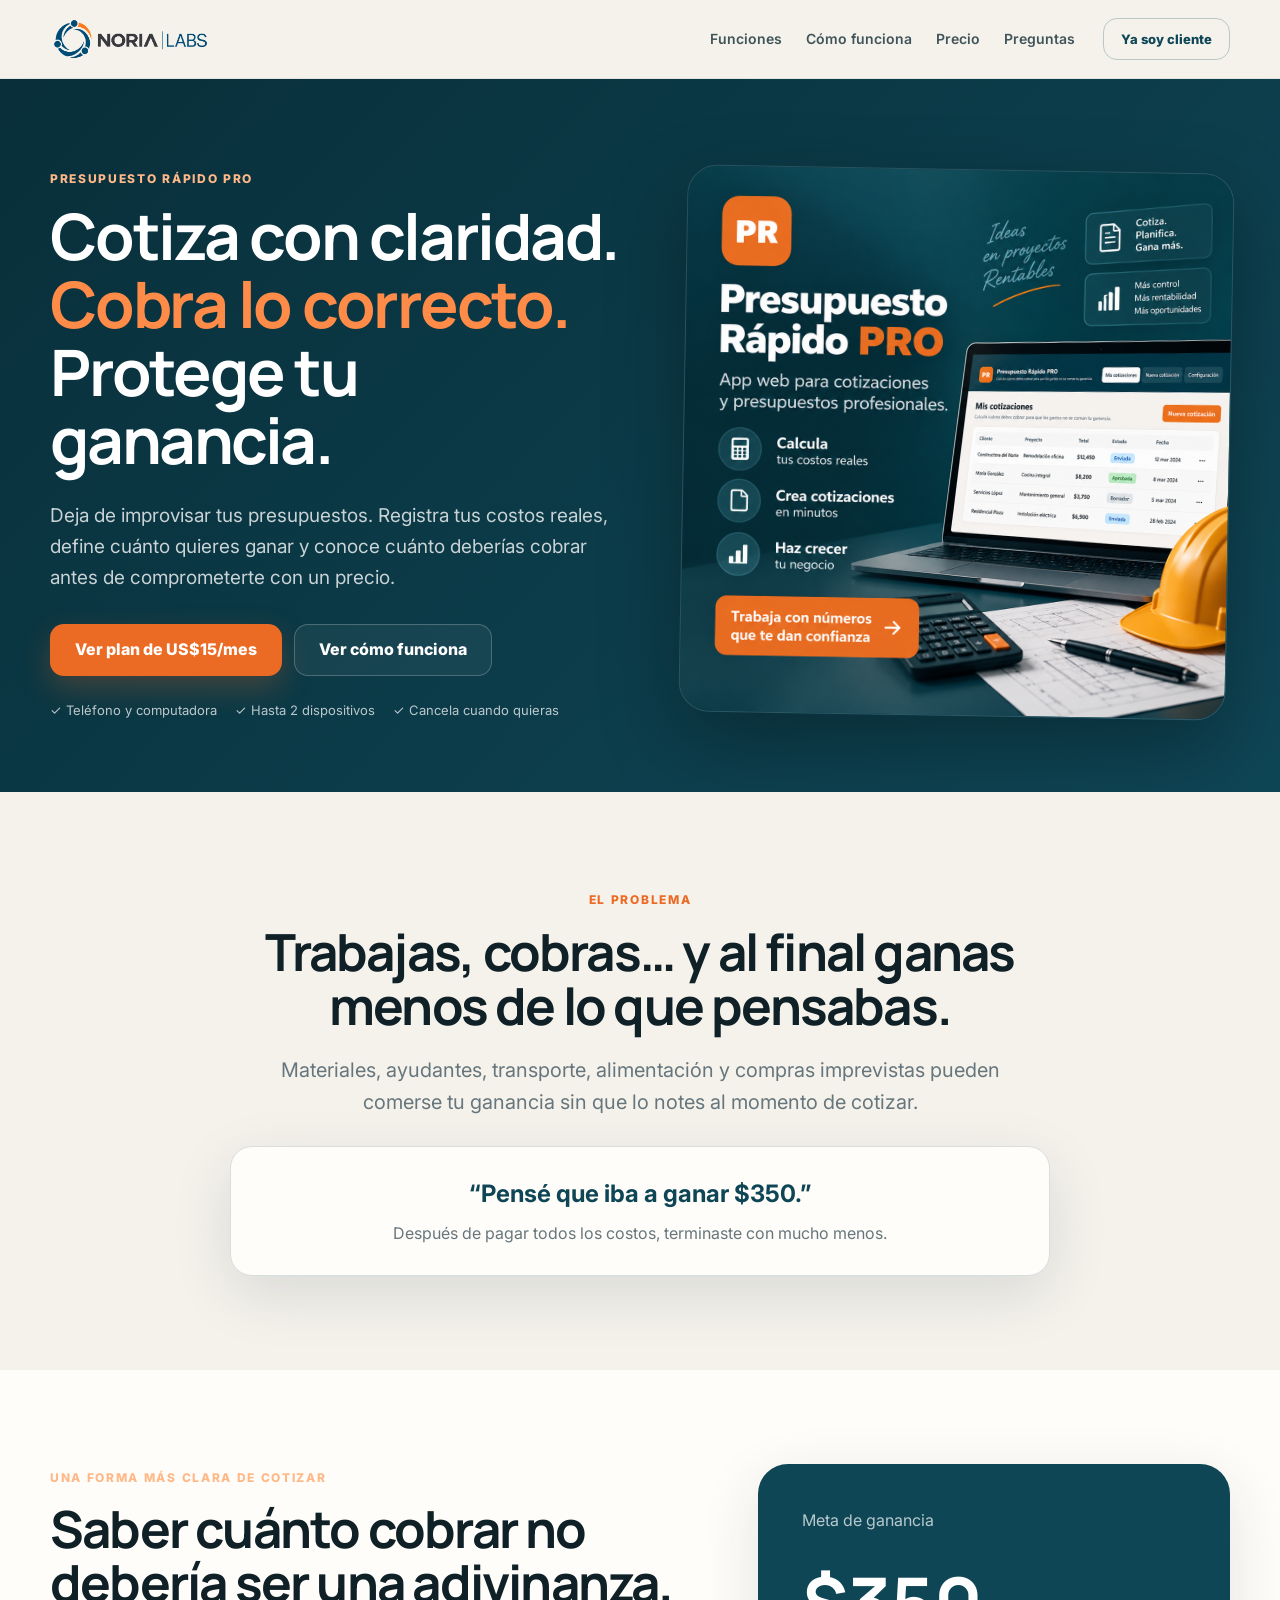
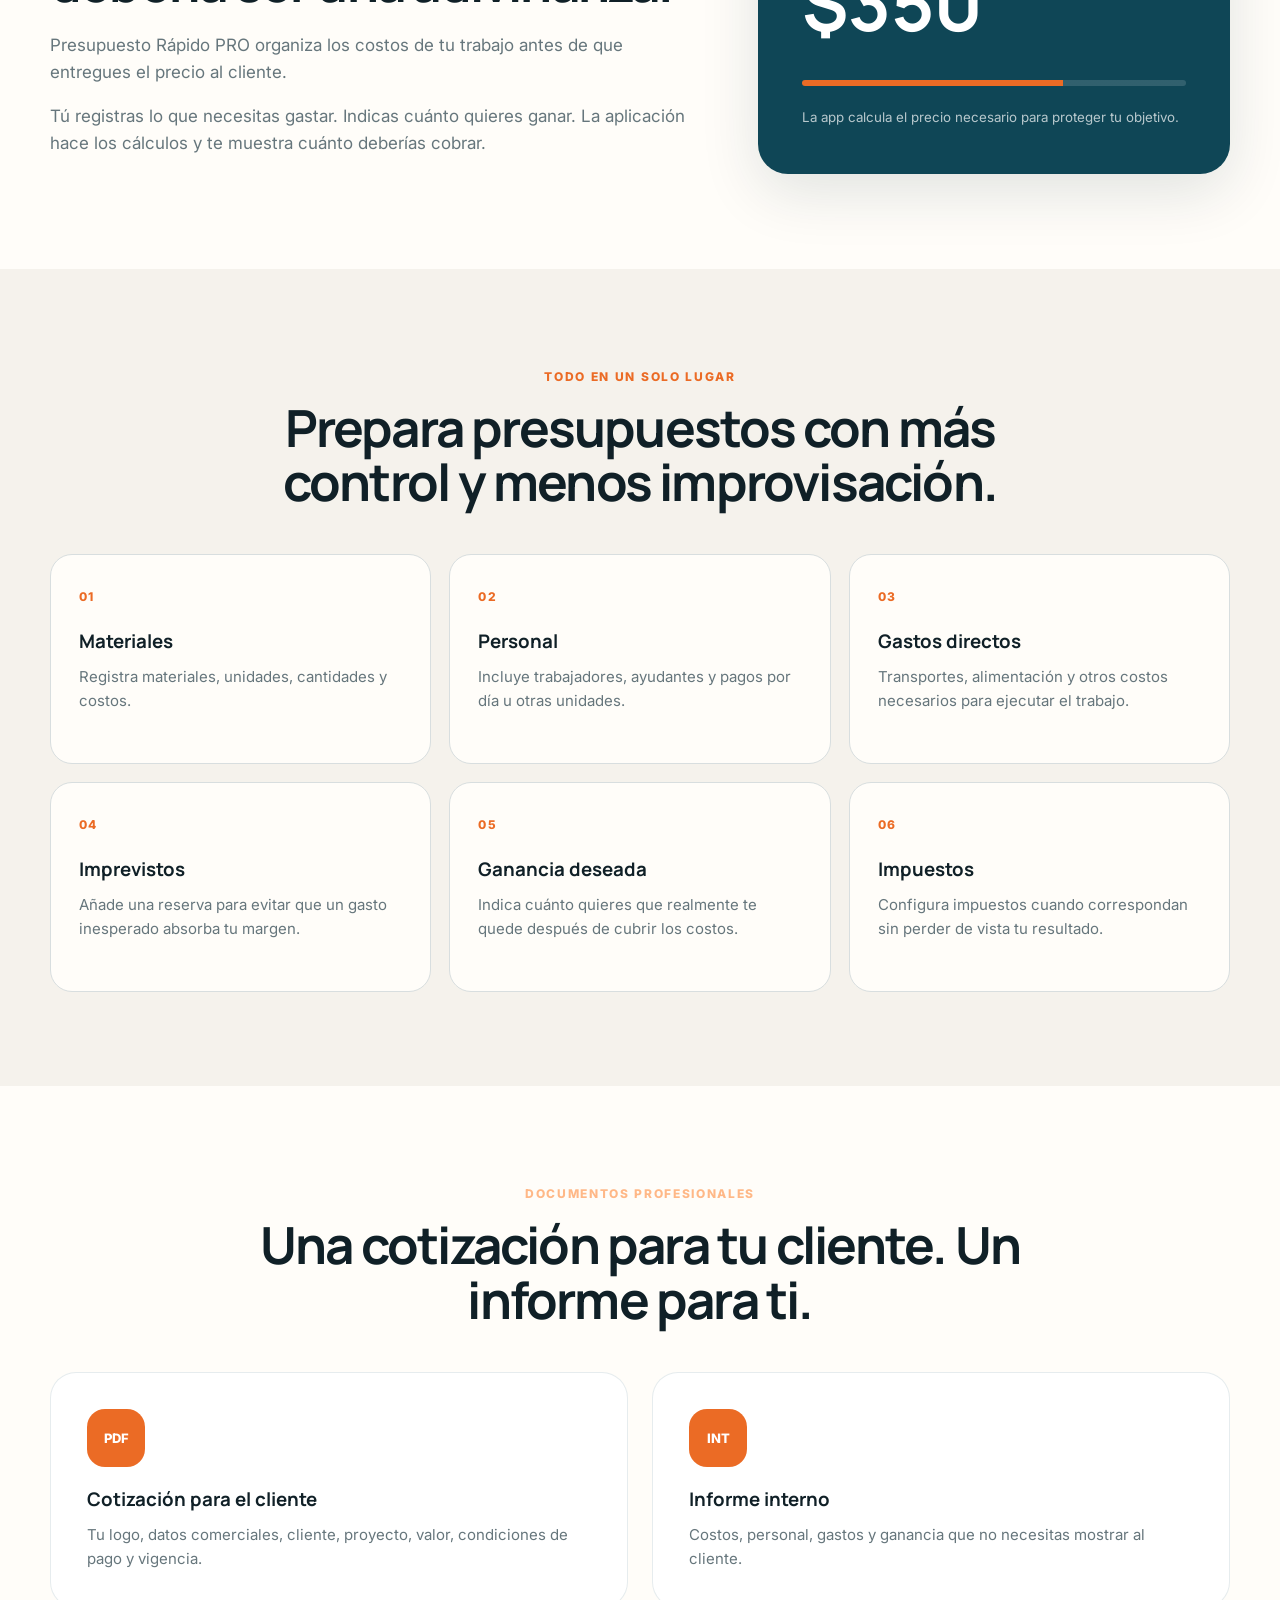
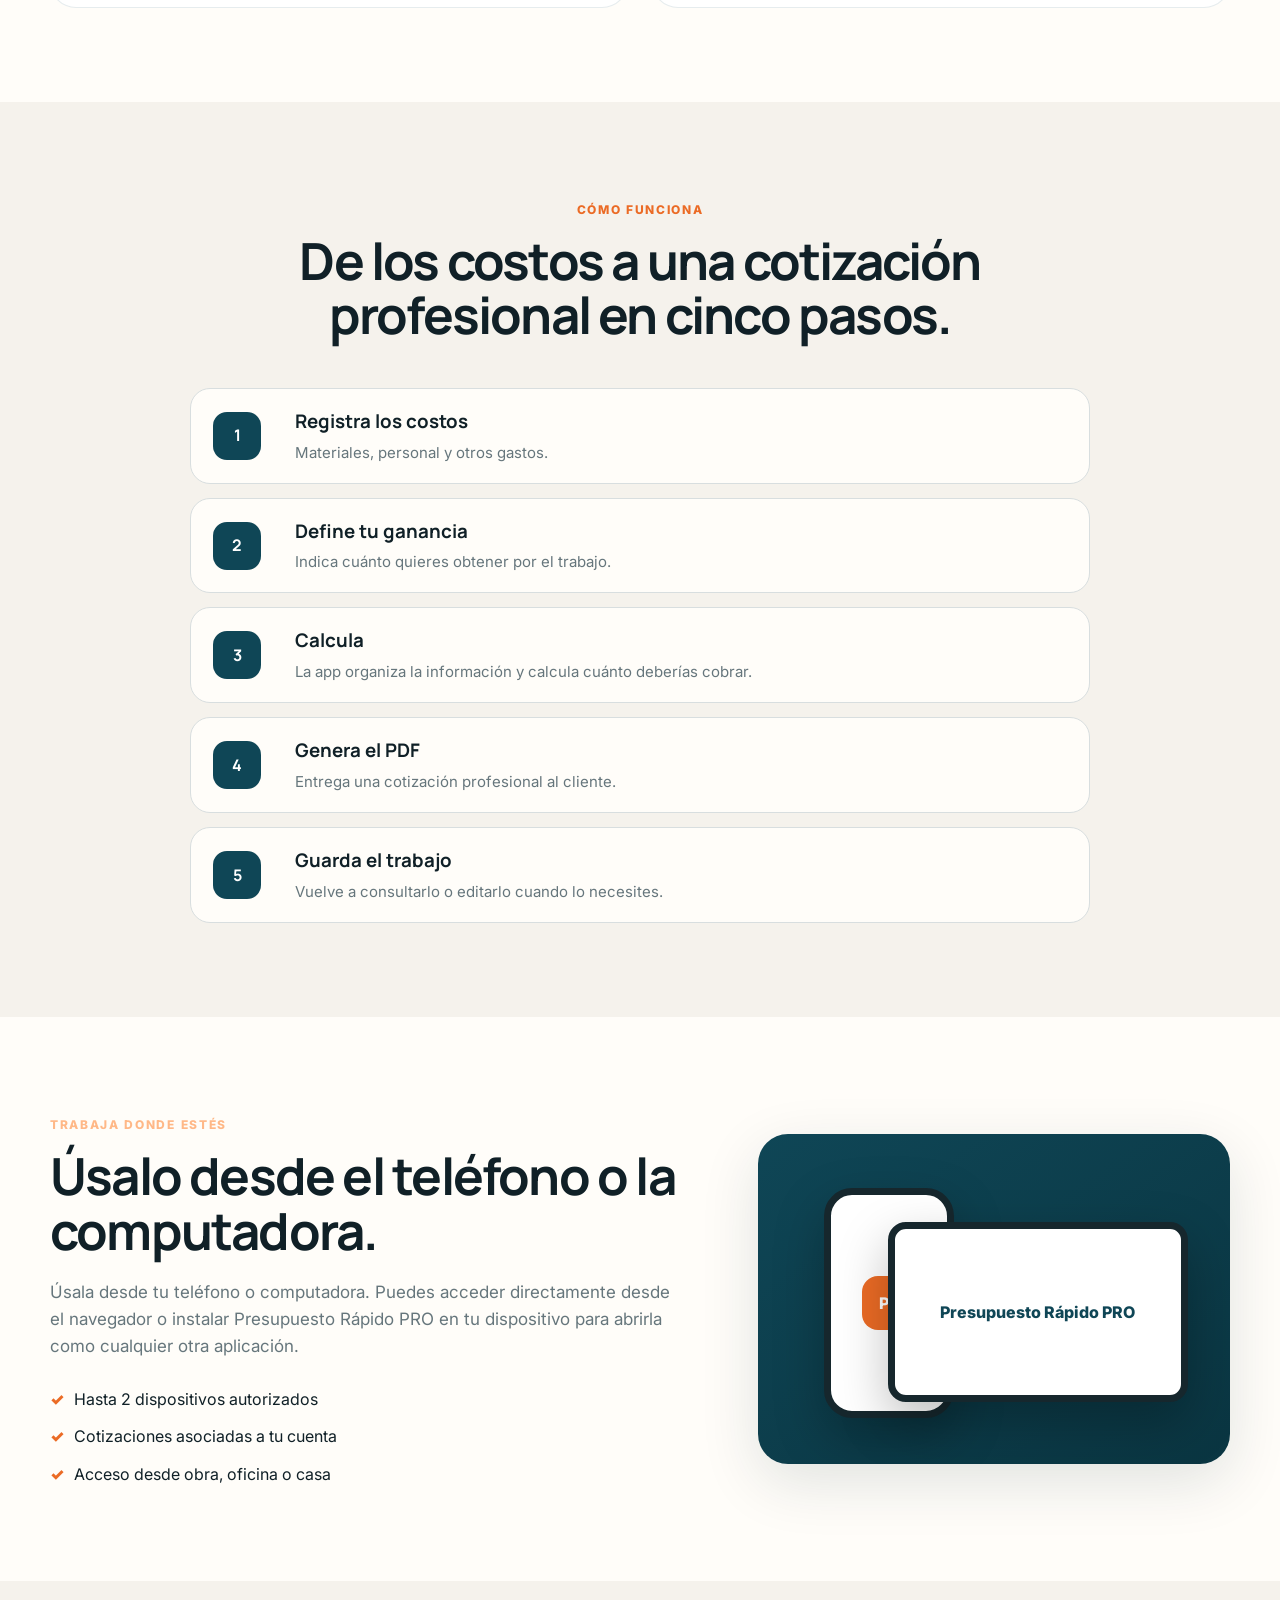
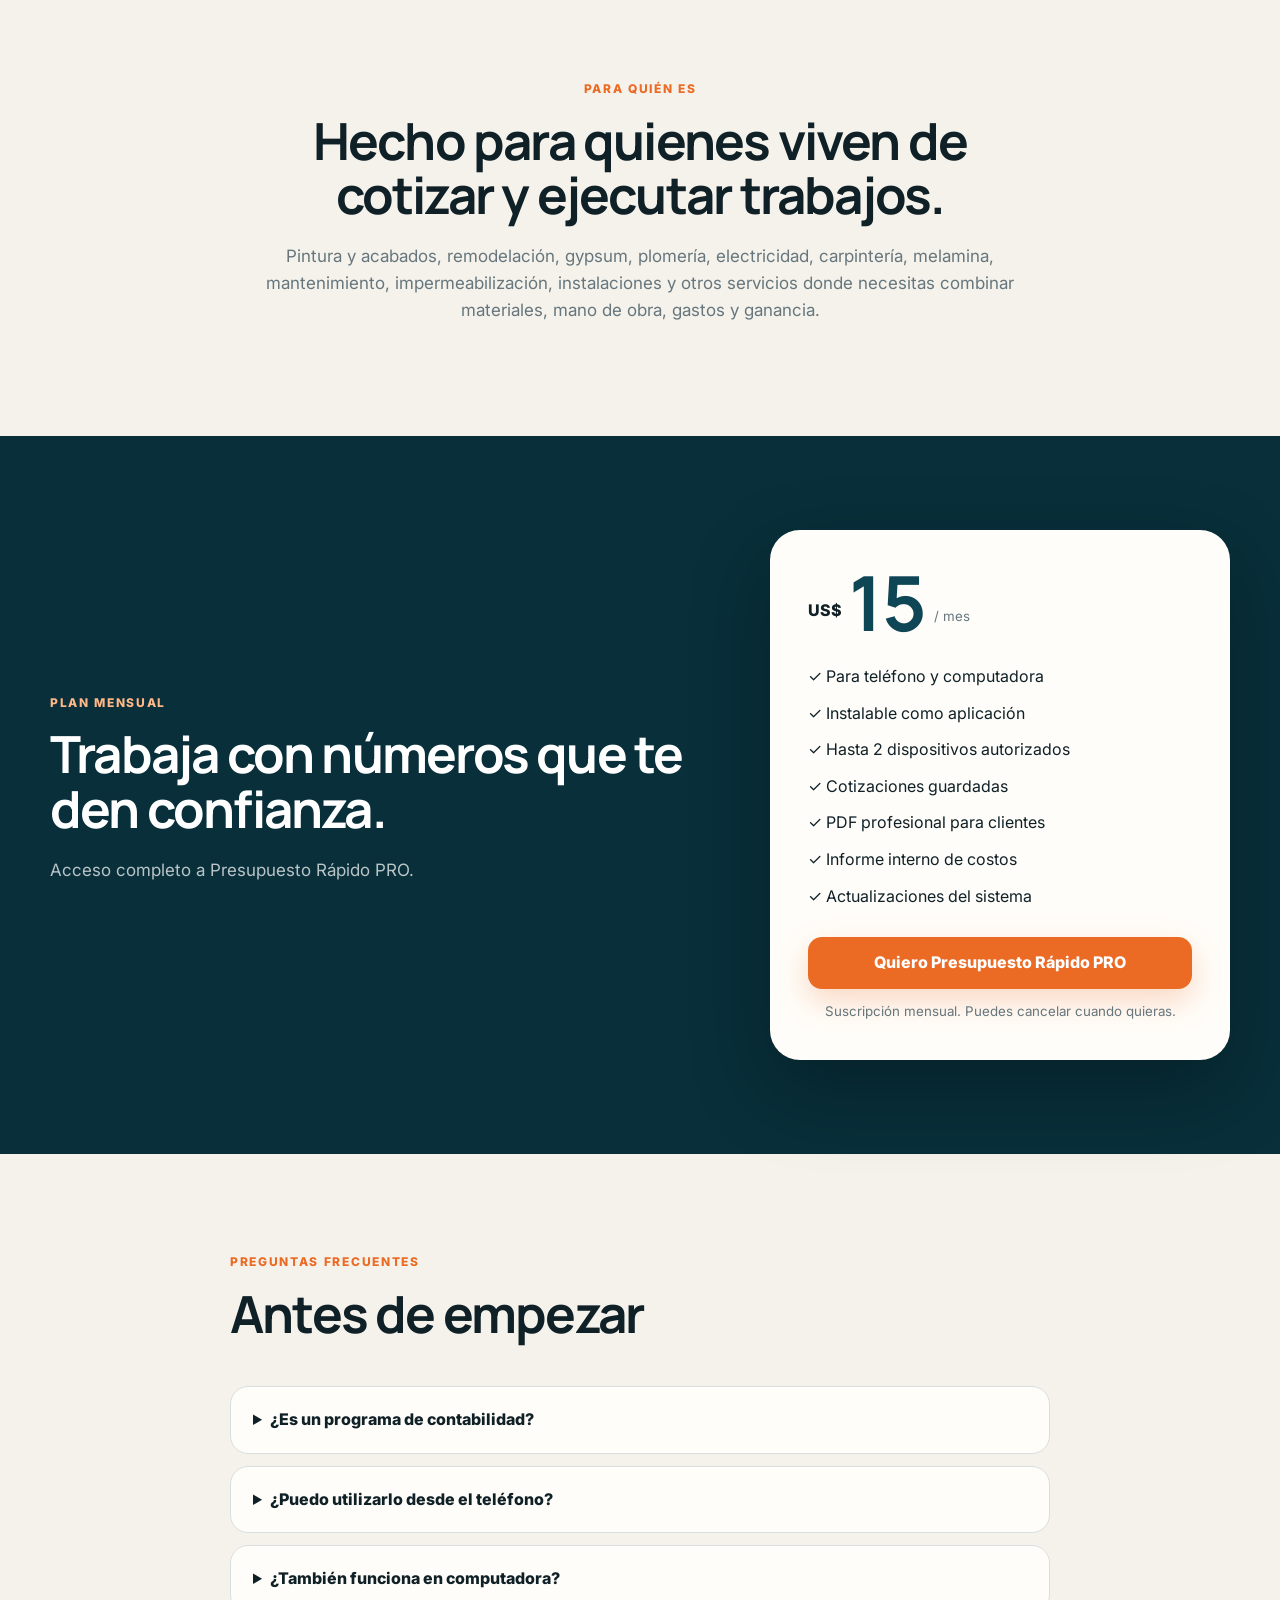
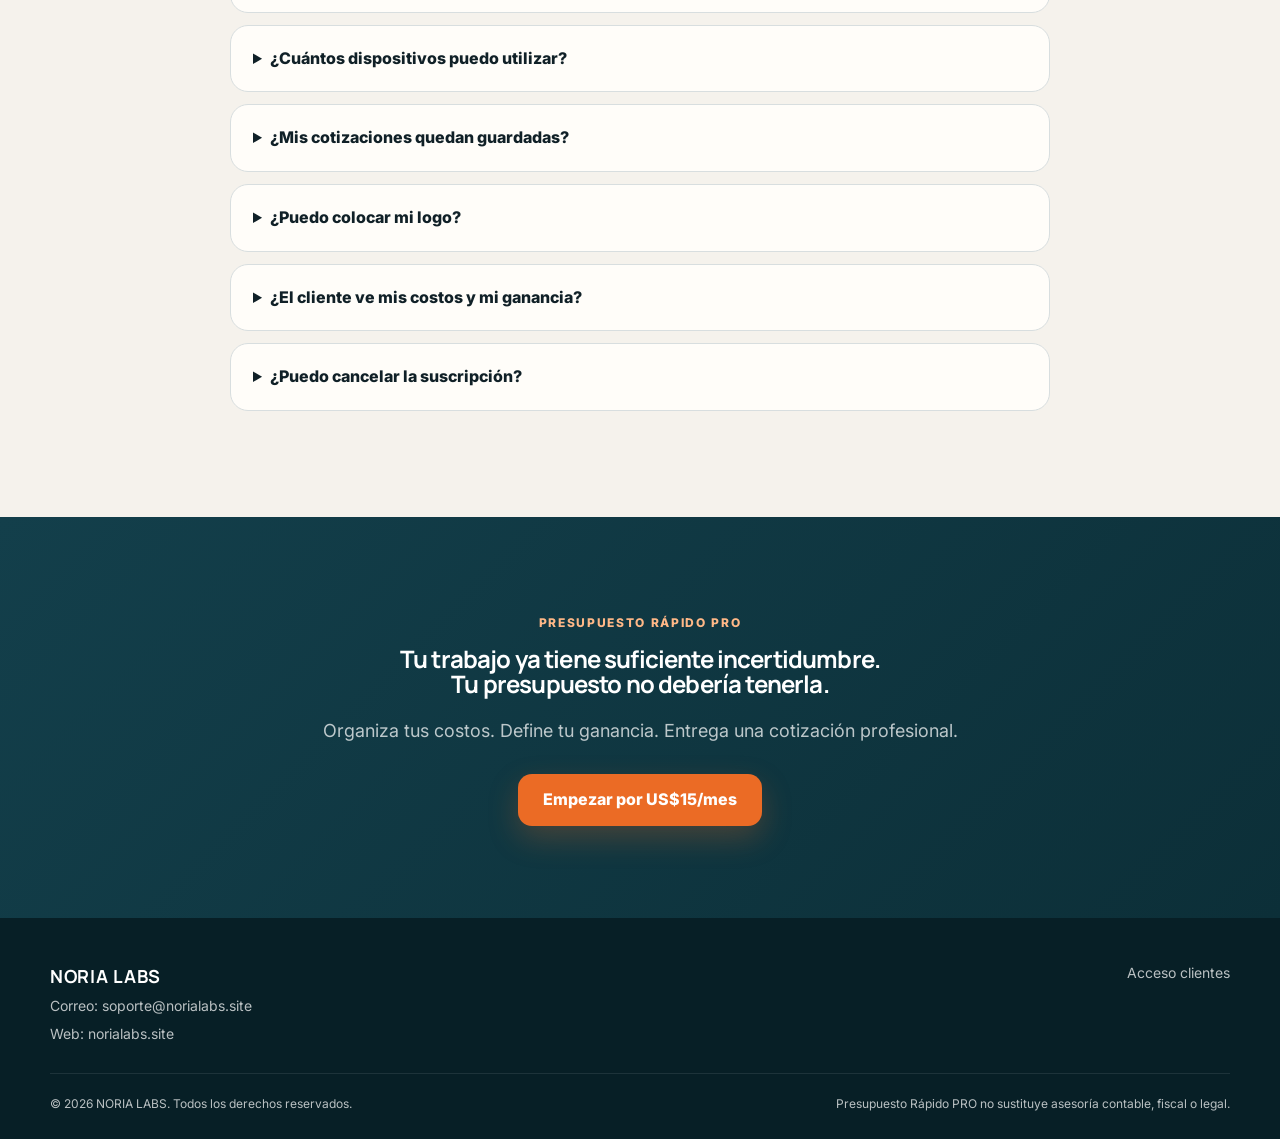
==== presupuesto-pro/index.html @ 7b83559b "Add files via upload" ====
<!doctype html>
<html lang="es">
<head>
  <meta charset="utf-8">
  <meta name="viewport" content="width=device-width, initial-scale=1">
  <title>Presupuesto Rápido PRO | NORIA LABS</title>
  <meta name="description" content="Calcula costos reales, define tu ganancia y crea cotizaciones profesionales desde teléfono o computadora.">
  <meta name="theme-color" content="#0f4656">
  <link rel="preconnect" href="https://fonts.googleapis.com">
  <link rel="preconnect" href="https://fonts.gstatic.com" crossorigin>
  <link href="https://fonts.googleapis.com/css2?family=Inter:wght@400;500;600;700;800&family=Manrope:wght@600;700;800&display=swap" rel="stylesheet">
  <link rel="stylesheet" href="styles.css">
</head>
<body>
  <header class="topbar">
    <div class="container nav-wrap">
      <a class="brand" href="#inicio" aria-label="NORIA LABS">
        <img class="brand-logo" src="assets/noria-labs-logo.png" alt="Noria Labs">
      </a>
      <nav class="nav-links">
        <a href="#funciones">Funciones</a>
        <a href="#como-funciona">Cómo funciona</a>
        <a href="#precio">Precio</a>
        <a href="#faq">Preguntas</a>
      </nav>
      <a class="btn btn-small btn-outline" href="https://presupuestopro.norialabs.site" target="_blank" rel="noopener">Ya soy cliente</a>
    </div>
  </header>

  <main>
    <section class="hero" id="inicio">
      <div class="container hero-grid">
        <div class="hero-copy">
          <span class="eyebrow">PRESUPUESTO RÁPIDO PRO</span>
          <h1>Cotiza con claridad.<br><span>Cobra lo correcto.</span><br>Protege tu ganancia.</h1>
          <p class="lead">Deja de improvisar tus presupuestos. Registra tus costos reales, define cuánto quieres ganar y conoce cuánto deberías cobrar antes de comprometerte con un precio.</p>
          <div class="hero-actions">
            <a class="btn btn-primary" href="#precio">Ver plan de US$15/mes</a>
            <a class="btn btn-ghost" href="#como-funciona">Ver cómo funciona</a>
          </div>
          <div class="trust-row">
            <span>✓ Teléfono y computadora</span>
            <span>✓ Hasta 2 dispositivos</span>
            <span>✓ Cancela cuando quieras</span>
          </div>
        </div>
        <div class="hero-media">
          <div class="hero-card">
            <img src="assets/presupuesto-pro-hero.png" alt="Presupuesto Rápido PRO en computadora" loading="eager">
          </div>
        </div>
      </div>
    </section>

    <section class="problem section">
      <div class="container narrow">
        <span class="eyebrow dark">EL PROBLEMA</span>
        <h2>Trabajas, cobras… y al final ganas menos de lo que pensabas.</h2>
        <p>Materiales, ayudantes, transporte, alimentación y compras imprevistas pueden comerse tu ganancia sin que lo notes al momento de cotizar.</p>
        <div class="quote-card">
          <strong>“Pensé que iba a ganar $350.”</strong>
          <span>Después de pagar todos los costos, terminaste con mucho menos.</span>
        </div>
      </div>
    </section>

    <section class="solution section alt">
      <div class="container split">
        <div>
          <span class="eyebrow">UNA FORMA MÁS CLARA DE COTIZAR</span>
          <h2>Saber cuánto cobrar no debería ser una adivinanza.</h2>
          <p>Presupuesto Rápido PRO organiza los costos de tu trabajo antes de que entregues el precio al cliente.</p>
          <p>Tú registras lo que necesitas gastar. Indicas cuánto quieres ganar. La aplicación hace los cálculos y te muestra cuánto deberías cobrar.</p>
        </div>
        <div class="metric-card">
          <span>Meta de ganancia</span>
          <strong>$350</strong>
          <div class="metric-line"></div>
          <small>La app calcula el precio necesario para proteger tu objetivo.</small>
        </div>
      </div>
    </section>

    <section class="section" id="funciones">
      <div class="container">
        <div class="section-head">
          <span class="eyebrow dark">TODO EN UN SOLO LUGAR</span>
          <h2>Prepara presupuestos con más control y menos improvisación.</h2>
        </div>
        <div class="features-grid">
          <article class="feature"><span>01</span><h3>Materiales</h3><p>Registra materiales, unidades, cantidades y costos.</p></article>
          <article class="feature"><span>02</span><h3>Personal</h3><p>Incluye trabajadores, ayudantes y pagos por día u otras unidades.</p></article>
          <article class="feature"><span>03</span><h3>Gastos directos</h3><p>Transportes, alimentación y otros costos necesarios para ejecutar el trabajo.</p></article>
          <article class="feature"><span>04</span><h3>Imprevistos</h3><p>Añade una reserva para evitar que un gasto inesperado absorba tu margen.</p></article>
          <article class="feature"><span>05</span><h3>Ganancia deseada</h3><p>Indica cuánto quieres que realmente te quede después de cubrir los costos.</p></article>
          <article class="feature"><span>06</span><h3>Impuestos</h3><p>Configura impuestos cuando correspondan sin perder de vista tu resultado.</p></article>
        </div>
      </div>
    </section>

    <section class="section documents alt">
      <div class="container">
        <div class="section-head">
          <span class="eyebrow">DOCUMENTOS PROFESIONALES</span>
          <h2>Una cotización para tu cliente. Un informe para ti.</h2>
        </div>
        <div class="doc-grid">
          <article class="doc-card">
            <span class="doc-icon">PDF</span>
            <h3>Cotización para el cliente</h3>
            <p>Tu logo, datos comerciales, cliente, proyecto, valor, condiciones de pago y vigencia.</p>
          </article>
          <article class="doc-card">
            <span class="doc-icon">INT</span>
            <h3>Informe interno</h3>
            <p>Costos, personal, gastos y ganancia que no necesitas mostrar al cliente.</p>
          </article>
        </div>
      </div>
    </section>

    <section class="section" id="como-funciona">
      <div class="container">
        <div class="section-head">
          <span class="eyebrow dark">CÓMO FUNCIONA</span>
          <h2>De los costos a una cotización profesional en cinco pasos.</h2>
        </div>
        <div class="steps">
          <div class="step"><b>1</b><div><h3>Registra los costos</h3><p>Materiales, personal y otros gastos.</p></div></div>
          <div class="step"><b>2</b><div><h3>Define tu ganancia</h3><p>Indica cuánto quieres obtener por el trabajo.</p></div></div>
          <div class="step"><b>3</b><div><h3>Calcula</h3><p>La app organiza la información y calcula cuánto deberías cobrar.</p></div></div>
          <div class="step"><b>4</b><div><h3>Genera el PDF</h3><p>Entrega una cotización profesional al cliente.</p></div></div>
          <div class="step"><b>5</b><div><h3>Guarda el trabajo</h3><p>Vuelve a consultarlo o editarlo cuando lo necesites.</p></div></div>
        </div>
      </div>
    </section>

    <section class="section install alt">
      <div class="container split">
        <div>
          <span class="eyebrow">TRABAJA DONDE ESTÉS</span>
          <h2>Úsalo desde el teléfono o la computadora.</h2>
          <p>Úsala desde tu teléfono o computadora. Puedes acceder directamente desde el navegador o instalar Presupuesto Rápido PRO en tu dispositivo para abrirla como cualquier otra aplicación.</p>
          <ul class="checklist">
            <li>Hasta 2 dispositivos autorizados</li>
            <li>Cotizaciones asociadas a tu cuenta</li>
            <li>Acceso desde obra, oficina o casa</li>
          </ul>
        </div>
        <div class="device-card">
          <div class="device phone"><span>PR</span></div>
          <div class="device laptop"><span>Presupuesto Rápido PRO</span></div>
        </div>
      </div>
    </section>

    <section class="section for-who">
      <div class="container narrow">
        <span class="eyebrow dark">PARA QUIÉN ES</span>
        <h2>Hecho para quienes viven de cotizar y ejecutar trabajos.</h2>
        <p>Pintura y acabados, remodelación, gypsum, plomería, electricidad, carpintería, melamina, mantenimiento, impermeabilización, instalaciones y otros servicios donde necesitas combinar materiales, mano de obra, gastos y ganancia.</p>
      </div>
    </section>

    <section class="section pricing" id="precio">
      <div class="container pricing-wrap">
        <div class="pricing-copy">
          <span class="eyebrow">PLAN MENSUAL</span>
          <h2>Trabaja con números que te den confianza.</h2>
          <p>Acceso completo a Presupuesto Rápido PRO.</p>
        </div>
        <div class="price-card">
          <div class="price"><span>US$</span><strong>15</strong><small>/ mes</small></div>
          <ul>
            <li>✓ Para teléfono y computadora</li>
            <li>✓ Instalable como aplicación</li>
            <li>✓ Hasta 2 dispositivos autorizados</li>
            <li>✓ Cotizaciones guardadas</li>
            <li>✓ PDF profesional para clientes</li>
            <li>✓ Informe interno de costos</li>
            <li>✓ Actualizaciones del sistema</li>
          </ul>
          <a class="btn btn-primary btn-wide checkout-button" href="#" data-checkout-url="HOTMART_CHECKOUT_URL">Quiero Presupuesto Rápido PRO</a>
          <small class="microcopy">Suscripción mensual. Puedes cancelar cuando quieras.</small>
        </div>
      </div>
    </section>

    <section class="section faq" id="faq">
      <div class="container narrow">
        <div class="section-head left">
          <span class="eyebrow dark">PREGUNTAS FRECUENTES</span>
          <h2>Antes de empezar</h2>
        </div>
        <details><summary>¿Es un programa de contabilidad?</summary><p>No. Es una herramienta para organizar costos y preparar cotizaciones. No sustituye a un sistema contable, tributario o de facturación.</p></details>
        <details><summary>¿Puedo utilizarlo desde el teléfono?</summary><p>Sí. Puedes usarla desde el navegador de tu teléfono o instalar Presupuesto Rápido PRO para abrirla como cualquier otra aplicación.</p></details>
        <details><summary>¿También funciona en computadora?</summary><p>Sí. Puedes usarla desde tu computadora en el navegador o instalarla para abrirla como una aplicación.</p></details>
        <details><summary>¿Cuántos dispositivos puedo utilizar?</summary><p>La licencia individual permite hasta 2 dispositivos autorizados.</p></details>
        <details><summary>¿Mis cotizaciones quedan guardadas?</summary><p>Sí. Las cotizaciones se almacenan asociadas a tu cuenta.</p></details>
        <details><summary>¿Puedo colocar mi logo?</summary><p>Sí. Puedes configurar los datos de tu negocio y utilizar tu logo en las cotizaciones.</p></details>
        <details><summary>¿El cliente ve mis costos y mi ganancia?</summary><p>No. El PDF del cliente muestra la información comercial. El informe interno es independiente.</p></details>
        <details><summary>¿Puedo cancelar la suscripción?</summary><p>Sí. El plan es mensual y puedes cancelar la renovación.</p></details>
      </div>
    </section>

    <section class="final-cta">
      <div class="container narrow">
        <span class="eyebrow">PRESUPUESTO RÁPIDO PRO</span>
        <h2>Tu trabajo ya tiene suficiente incertidumbre.<br>Tu presupuesto no debería tenerla.</h2>
        <p>Organiza tus costos. Define tu ganancia. Entrega una cotización profesional.</p>
        <a class="btn btn-primary checkout-button" href="#" data-checkout-url="HOTMART_CHECKOUT_URL">Empezar por US$15/mes</a>
      </div>
    </section>
  </main>

  <footer>
    <div class="container footer-grid">
      <div class="company-info">
        <strong>NORIA LABS</strong>
        <span>Correo: <a href="mailto:soporte@norialabs.site">soporte@norialabs.site</a></span>
        <span>Web: <a href="https://norialabs.site" target="_blank" rel="noopener">norialabs.site</a></span>
      </div>
      <div class="footer-links">
        <a href="https://presupuestopro.norialabs.site" target="_blank" rel="noopener">Acceso clientes</a>
      </div>
    </div>
    <div class="container legal">
      <span>© 2026 NORIA LABS. Todos los derechos reservados.</span>
      <span>Presupuesto Rápido PRO no sustituye asesoría contable, fiscal o legal.</span>
    </div>
  </footer>

  <div class="checkout-notice" id="checkoutNotice" role="dialog" aria-modal="true" aria-hidden="true">
    <div class="notice-card">
      <button class="notice-close" aria-label="Cerrar">×</button>
      <strong>Checkout en configuración</strong>
      <p>El enlace de compra de Hotmart se activará al finalizar la configuración del producto.</p>
      <button class="btn btn-primary notice-ok">Entendido</button>
    </div>
  </div>

  <script src="app.js"></script>
</body>
</html>
---- presupuesto-pro/styles.css ----
:root{--teal:#0f4656;--teal-dark:#082f3a;--orange:#eb6b25;--orange-dark:#d75916;--ivory:#f5f2ec;--paper:#fffdf9;--ink:#102027;--muted:#66767c;--line:#d8dedf;--shadow:0 18px 60px rgba(5,38,46,.12)}
*{box-sizing:border-box}html{scroll-behavior:smooth}body{margin:0;font-family:Inter,system-ui,sans-serif;color:var(--ink);background:var(--ivory);line-height:1.6}img{max-width:100%;display:block}a{text-decoration:none;color:inherit}.container{width:min(1180px,calc(100% - 40px));margin:auto}.narrow{width:min(820px,100%);margin:auto}.topbar{position:sticky;top:0;z-index:50;background:rgba(245,242,236,.92);backdrop-filter:blur(16px);border-bottom:1px solid rgba(15,70,86,.08)}.nav-wrap{height:78px;display:flex;align-items:center;gap:28px}.brand{display:flex;align-items:center;gap:10px;margin-right:auto}.brand-logo{height:46px;width:auto;display:block}.footer-logo{height:52px;width:auto;display:block;max-width:300px}.nav-links{display:flex;gap:24px;color:#41545a;font-size:14px;font-weight:600}.btn{display:inline-flex;align-items:center;justify-content:center;min-height:52px;padding:0 24px;border-radius:14px;font-weight:800;transition:.2s;border:1px solid transparent;cursor:pointer}.btn:hover{transform:translateY(-1px)}.btn-primary{background:var(--orange);color:#fff;box-shadow:0 12px 30px rgba(235,107,37,.25)}.btn-primary:hover{background:var(--orange-dark)}.btn-outline{border-color:rgba(15,70,86,.25);color:var(--teal)}.btn-ghost{color:var(--teal);border-color:rgba(15,70,86,.12);background:rgba(255,255,255,.45)}.btn-small{min-height:42px;padding:0 17px;font-size:13px}
.hero{background:linear-gradient(135deg,var(--teal-dark),var(--teal));color:white;padding:86px 0 72px;overflow:hidden}.hero-grid{display:grid;grid-template-columns:1fr .95fr;gap:58px;align-items:center}.eyebrow{display:inline-block;font-size:12px;font-weight:800;letter-spacing:.14em;color:#ffb887;margin-bottom:14px}.eyebrow.dark{color:var(--orange)}.hero h1,.section h2,.final-cta h2{font-family:Manrope,sans-serif;letter-spacing:-.035em;line-height:1.06;margin:0}.hero h1{font-size:clamp(42px,5vw,72px)}.hero h1 span{color:#ff8b49}.lead{font-size:19px;line-height:1.65;color:rgba(255,255,255,.78);max-width:660px;margin:26px 0 30px}.hero-actions{display:flex;gap:12px;flex-wrap:wrap}.hero .btn-ghost{color:white;border-color:rgba(255,255,255,.22);background:rgba(255,255,255,.05)}.trust-row{display:flex;gap:18px;flex-wrap:wrap;margin-top:24px;font-size:13px;color:rgba(255,255,255,.72)}.hero-card{border-radius:30px;overflow:hidden;box-shadow:0 30px 80px rgba(0,0,0,.3);transform:rotate(1deg);border:1px solid rgba(255,255,255,.12)}
.section{padding:94px 0}.section.alt{background:var(--paper)}.section h2{font-size:clamp(34px,4vw,52px);margin-bottom:22px}.section p{color:var(--muted);font-size:17px}.problem{text-align:center}.problem p{font-size:20px;max-width:760px;margin:0 auto 28px}.quote-card{background:var(--paper);border:1px solid var(--line);border-radius:22px;padding:28px 34px;box-shadow:var(--shadow);display:flex;flex-direction:column;gap:8px}.quote-card strong{font-size:24px;color:var(--teal)}.quote-card span{color:var(--muted)}.split{display:grid;grid-template-columns:1.15fr .85fr;gap:70px;align-items:center}.metric-card{background:var(--teal);color:white;border-radius:30px;padding:44px;box-shadow:var(--shadow)}.metric-card span,.metric-card small{color:rgba(255,255,255,.7)}.metric-card strong{font-size:74px;font-family:Manrope;display:block;margin:10px 0}.metric-line{height:6px;border-radius:999px;background:linear-gradient(90deg,var(--orange) 68%,rgba(255,255,255,.14) 68%);margin:18px 0}.section-head{text-align:center;max-width:820px;margin:0 auto 46px}.section-head.left{text-align:left;margin-left:0}.features-grid{display:grid;grid-template-columns:repeat(3,1fr);gap:18px}.feature{background:var(--paper);border:1px solid var(--line);border-radius:22px;padding:28px;min-height:210px}.feature span{color:var(--orange);font-weight:800;font-size:12px;letter-spacing:.12em}.feature h3,.doc-card h3,.step h3{font-family:Manrope;margin:18px 0 8px}.feature p,.doc-card p,.step p{font-size:15px;margin:0}.doc-grid{display:grid;grid-template-columns:1fr 1fr;gap:24px}.doc-card{background:white;border-radius:26px;padding:36px;border:1px solid rgba(15,70,86,.1)}.doc-icon{display:grid;place-items:center;width:58px;height:58px;background:var(--orange);color:#fff;border-radius:18px;font-weight:800;font-size:13px}.steps{display:grid;gap:14px;max-width:900px;margin:auto}.step{display:grid;grid-template-columns:62px 1fr;gap:20px;align-items:center;background:var(--paper);border:1px solid var(--line);border-radius:20px;padding:18px 22px}.step b{display:grid;place-items:center;width:48px;height:48px;border-radius:14px;background:var(--teal);color:white;font-family:Manrope}.step h3{margin:0 0 4px}.step p{margin:0}.checklist{list-style:none;padding:0;margin:26px 0 0;display:grid;gap:12px}.checklist li:before{content:"✓";color:var(--orange);font-weight:900;margin-right:10px}.device-card{min-height:330px;border-radius:30px;background:linear-gradient(145deg,#0f4656,#0a3541);position:relative;overflow:hidden;box-shadow:var(--shadow)}.device{position:absolute;background:#fff;border:7px solid #16272d;color:var(--teal);box-shadow:0 20px 50px rgba(0,0,0,.25)}.phone{width:130px;height:230px;border-radius:28px;left:14%;top:54px;display:grid;place-items:center}.phone span{display:grid;place-items:center;width:54px;height:54px;background:var(--orange);color:white;border-radius:16px;font-weight:800}.laptop{width:300px;height:180px;border-radius:18px;right:9%;top:88px;display:grid;place-items:center;font-weight:800}.for-who{text-align:center}.pricing{background:var(--teal-dark);color:white}.pricing-wrap{display:grid;grid-template-columns:1fr 460px;gap:60px;align-items:center}.pricing-copy p{color:rgba(255,255,255,.72)}.price-card{background:var(--paper);color:var(--ink);border-radius:30px;padding:38px;box-shadow:0 30px 80px rgba(0,0,0,.28)}.price{display:flex;align-items:flex-end;gap:7px}.price span{font-weight:800;margin-bottom:12px}.price strong{font-family:Manrope;font-size:76px;line-height:.9;color:var(--teal)}.price small{margin-bottom:9px;color:var(--muted)}.price-card ul{list-style:none;padding:0;display:grid;gap:11px;margin:28px 0}.btn-wide{width:100%}.microcopy{display:block;text-align:center;color:var(--muted);margin-top:12px}.faq details{background:var(--paper);border:1px solid var(--line);border-radius:18px;margin:12px 0;padding:20px 22px}.faq summary{font-weight:800;cursor:pointer}.faq details p{margin:12px 0 0;font-size:15px}.final-cta{text-align:center;padding:92px 0;background:linear-gradient(135deg,#133f4b,#0c2f38);color:white}.final-cta p{color:rgba(255,255,255,.72);font-size:18px;margin:20px 0 28px}
footer{background:#071f26;color:rgba(255,255,255,.72);padding:44px 0 26px}.footer-grid{display:flex;justify-content:space-between;gap:30px}.footer-grid strong{color:white;font-family:Manrope}.footer-grid p{margin:6px 0 0}.footer-links{display:flex;gap:22px;font-size:14px}.legal{border-top:1px solid rgba(255,255,255,.09);margin-top:28px;padding-top:20px;display:flex;justify-content:space-between;gap:18px;font-size:12px}
.checkout-notice{position:fixed;inset:0;background:rgba(3,20,25,.72);display:none;place-items:center;padding:20px;z-index:100}.checkout-notice.show{display:grid}.notice-card{width:min(430px,100%);background:var(--paper);border-radius:24px;padding:30px;position:relative;box-shadow:0 30px 80px rgba(0,0,0,.35)}.notice-card strong{font-family:Manrope;font-size:24px}.notice-card p{color:var(--muted)}.notice-close{position:absolute;right:16px;top:10px;background:none;border:0;font-size:30px;cursor:pointer;color:var(--muted)}
@media(max-width:900px){.nav-links{display:none}.hero-grid,.split,.pricing-wrap{grid-template-columns:1fr}.features-grid{grid-template-columns:1fr 1fr}.pricing-wrap{gap:34px}.price-card{max-width:520px}}
@media(max-width:620px){.container{width:min(100% - 28px,1180px)}.topbar .btn-outline{display:none}.nav-wrap{height:66px}.brand-logo{height:38px}.footer-logo{height:44px}.hero{padding:58px 0 50px}.hero h1{font-size:42px}.lead{font-size:17px}.hero-actions .btn{width:100%}.trust-row{display:grid;gap:8px}.section{padding:66px 0}.features-grid,.doc-grid{grid-template-columns:1fr}.step{grid-template-columns:48px 1fr;padding:16px}.device-card{min-height:300px}.phone{left:7%;transform:scale(.82);transform-origin:left top}.laptop{right:-12%;transform:scale(.82);transform-origin:right top}.footer-grid,.legal{flex-direction:column}}

.company-info{display:flex;flex-direction:column;gap:5px}
.company-info strong{color:white;font-family:Manrope,sans-serif;font-size:18px;letter-spacing:.04em}
.company-info span{font-size:14px}
.company-info a:hover,.footer-links a:hover{color:white}
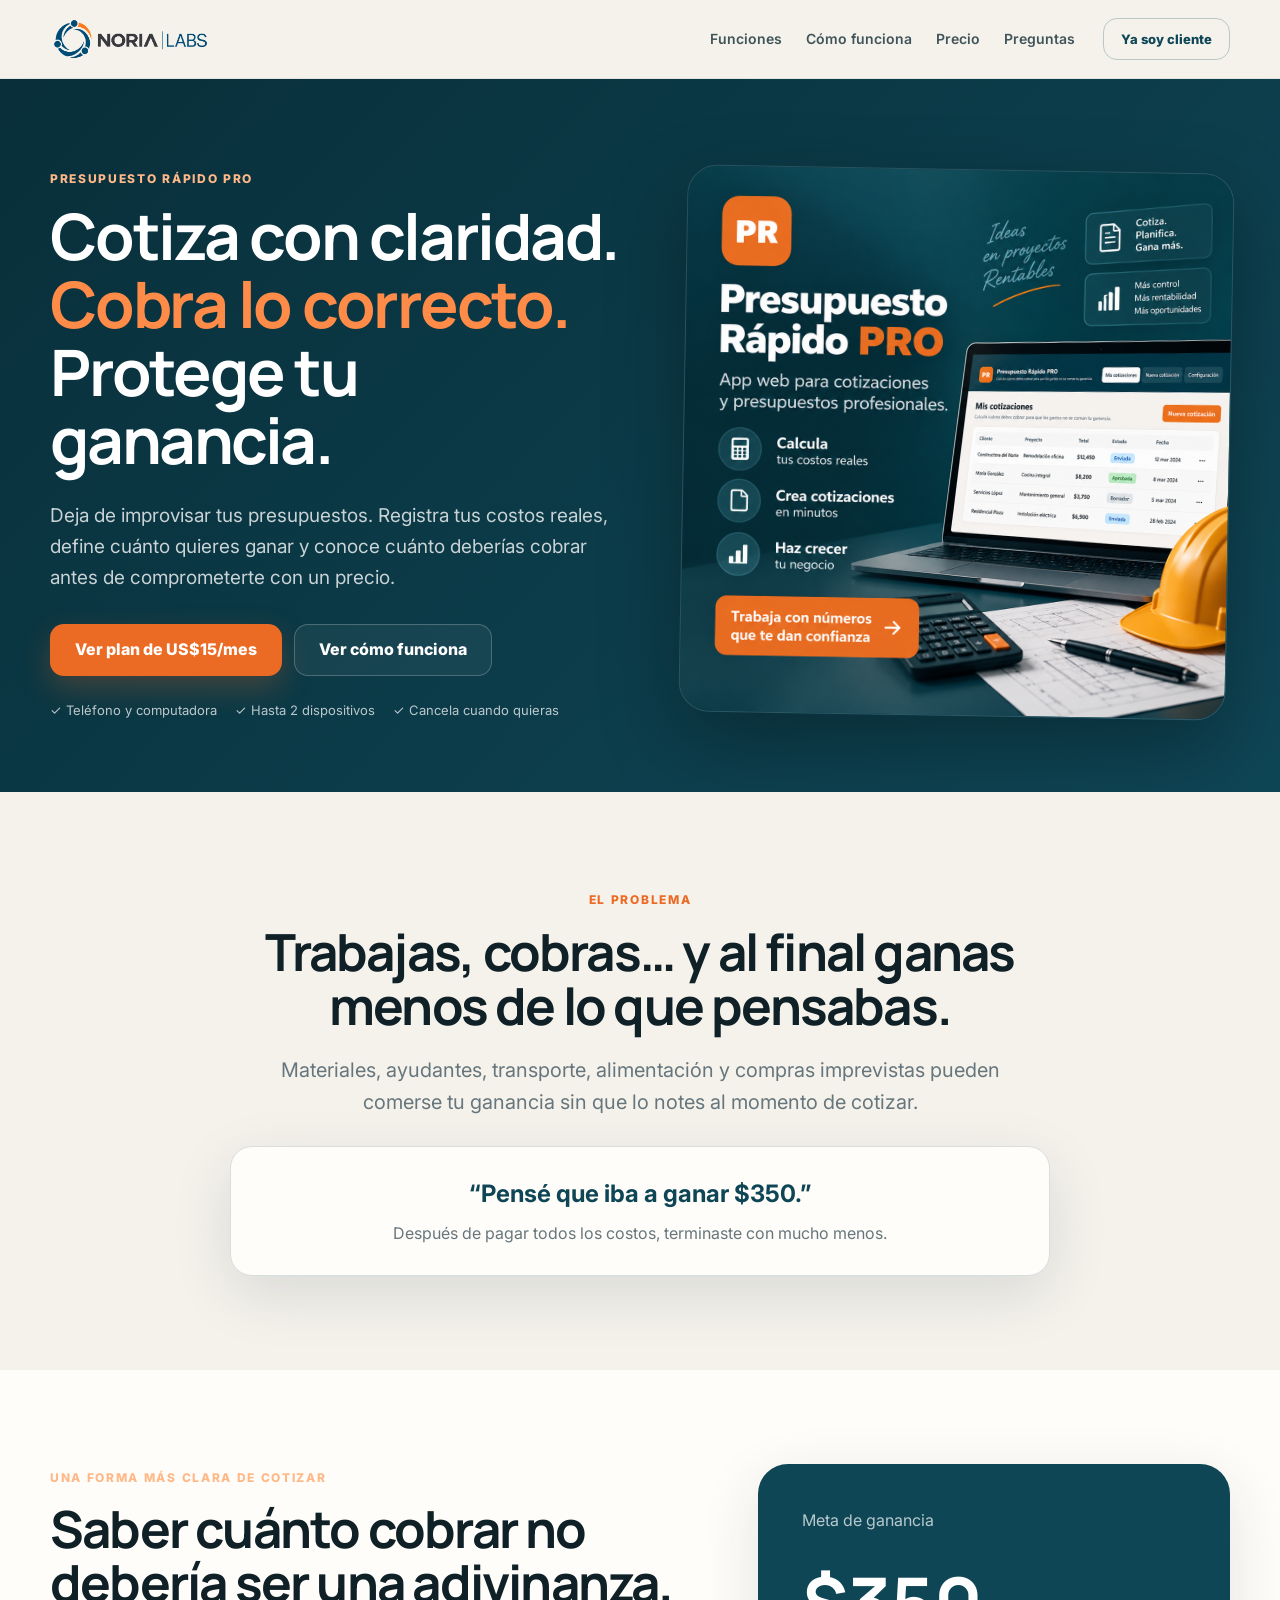
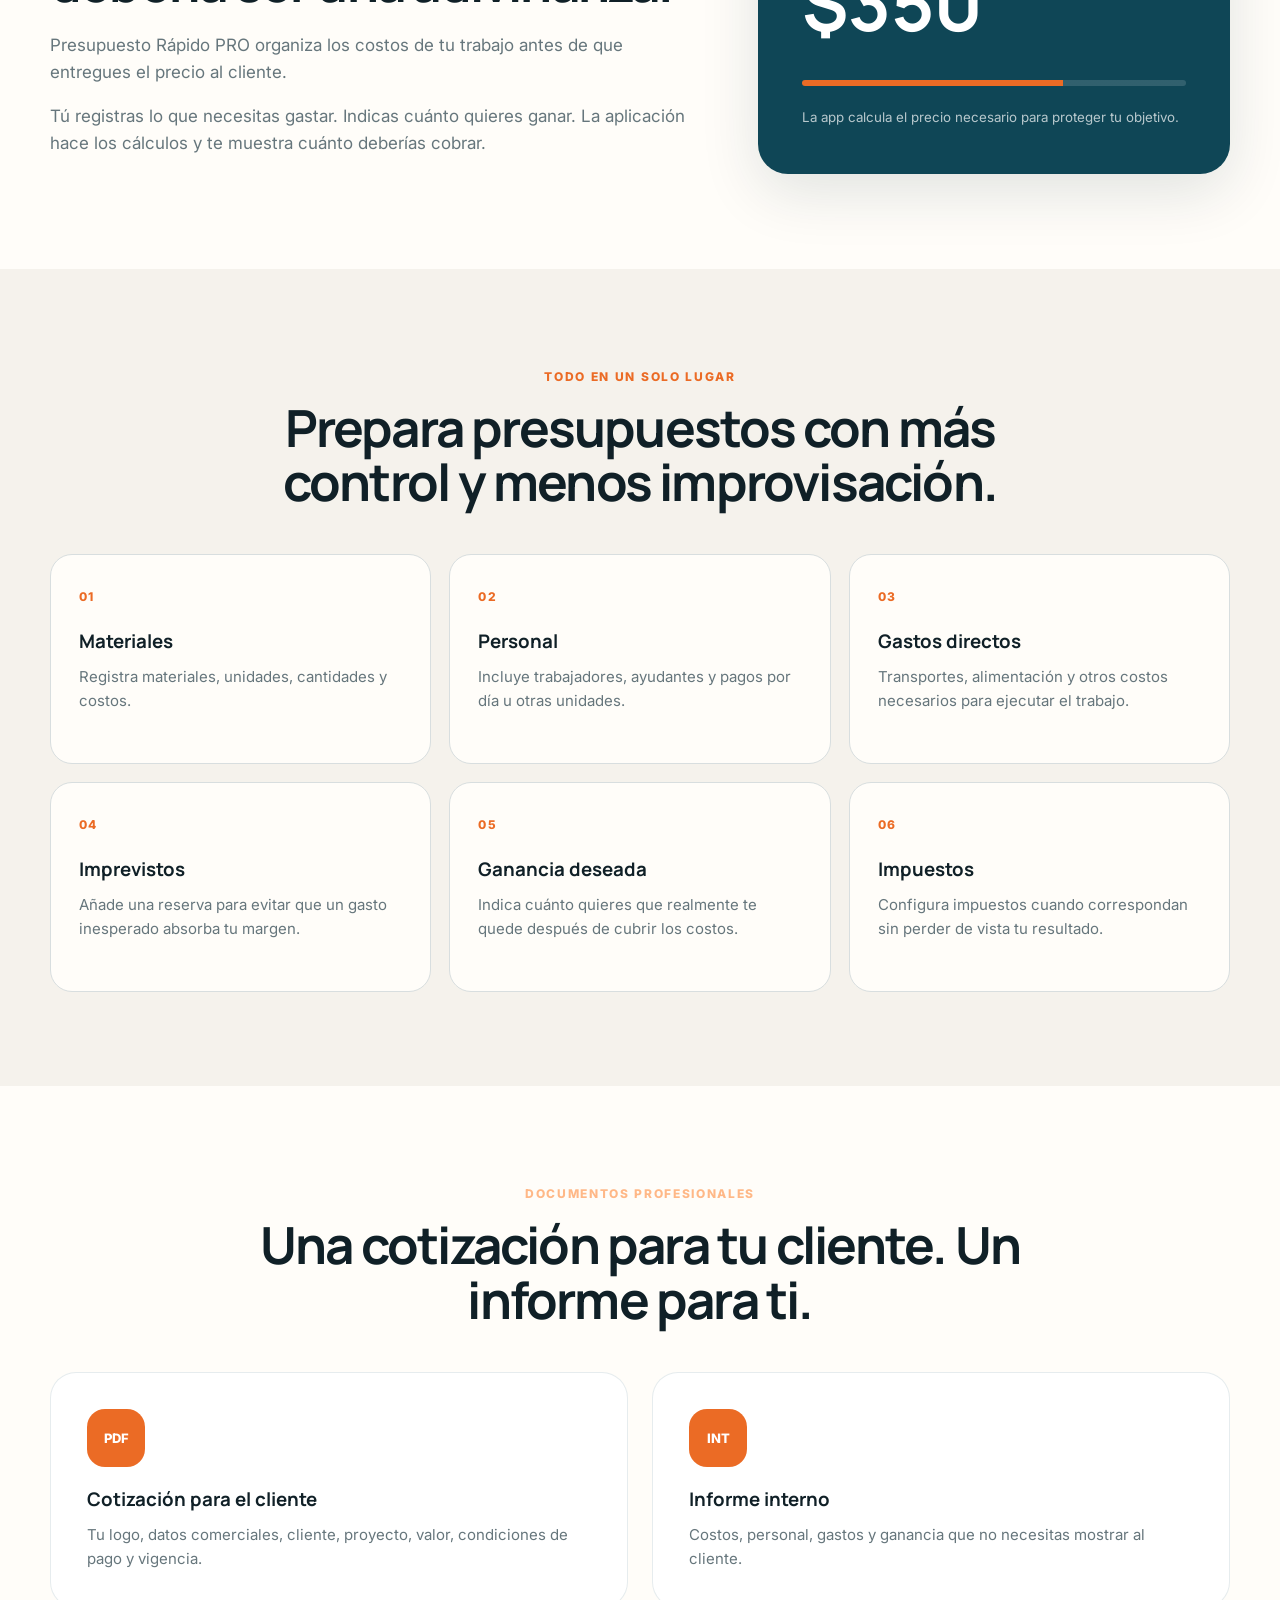
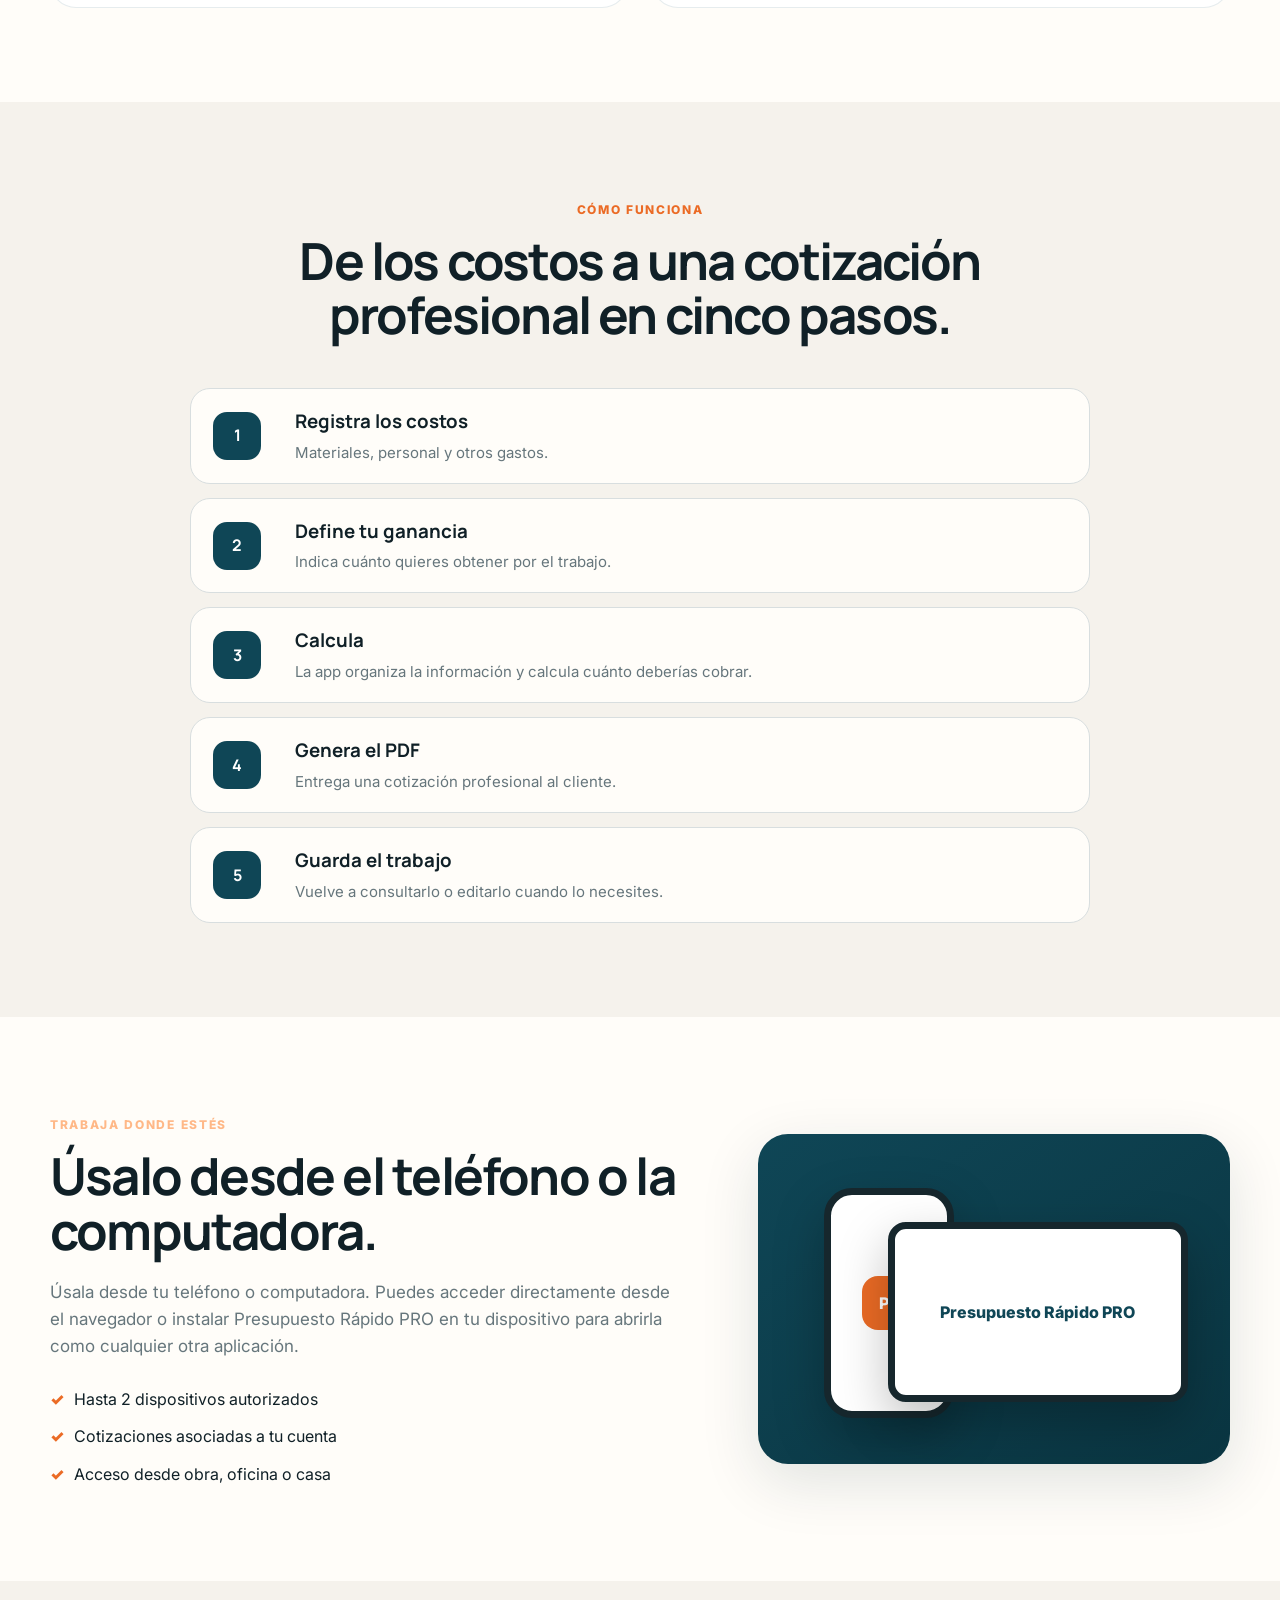
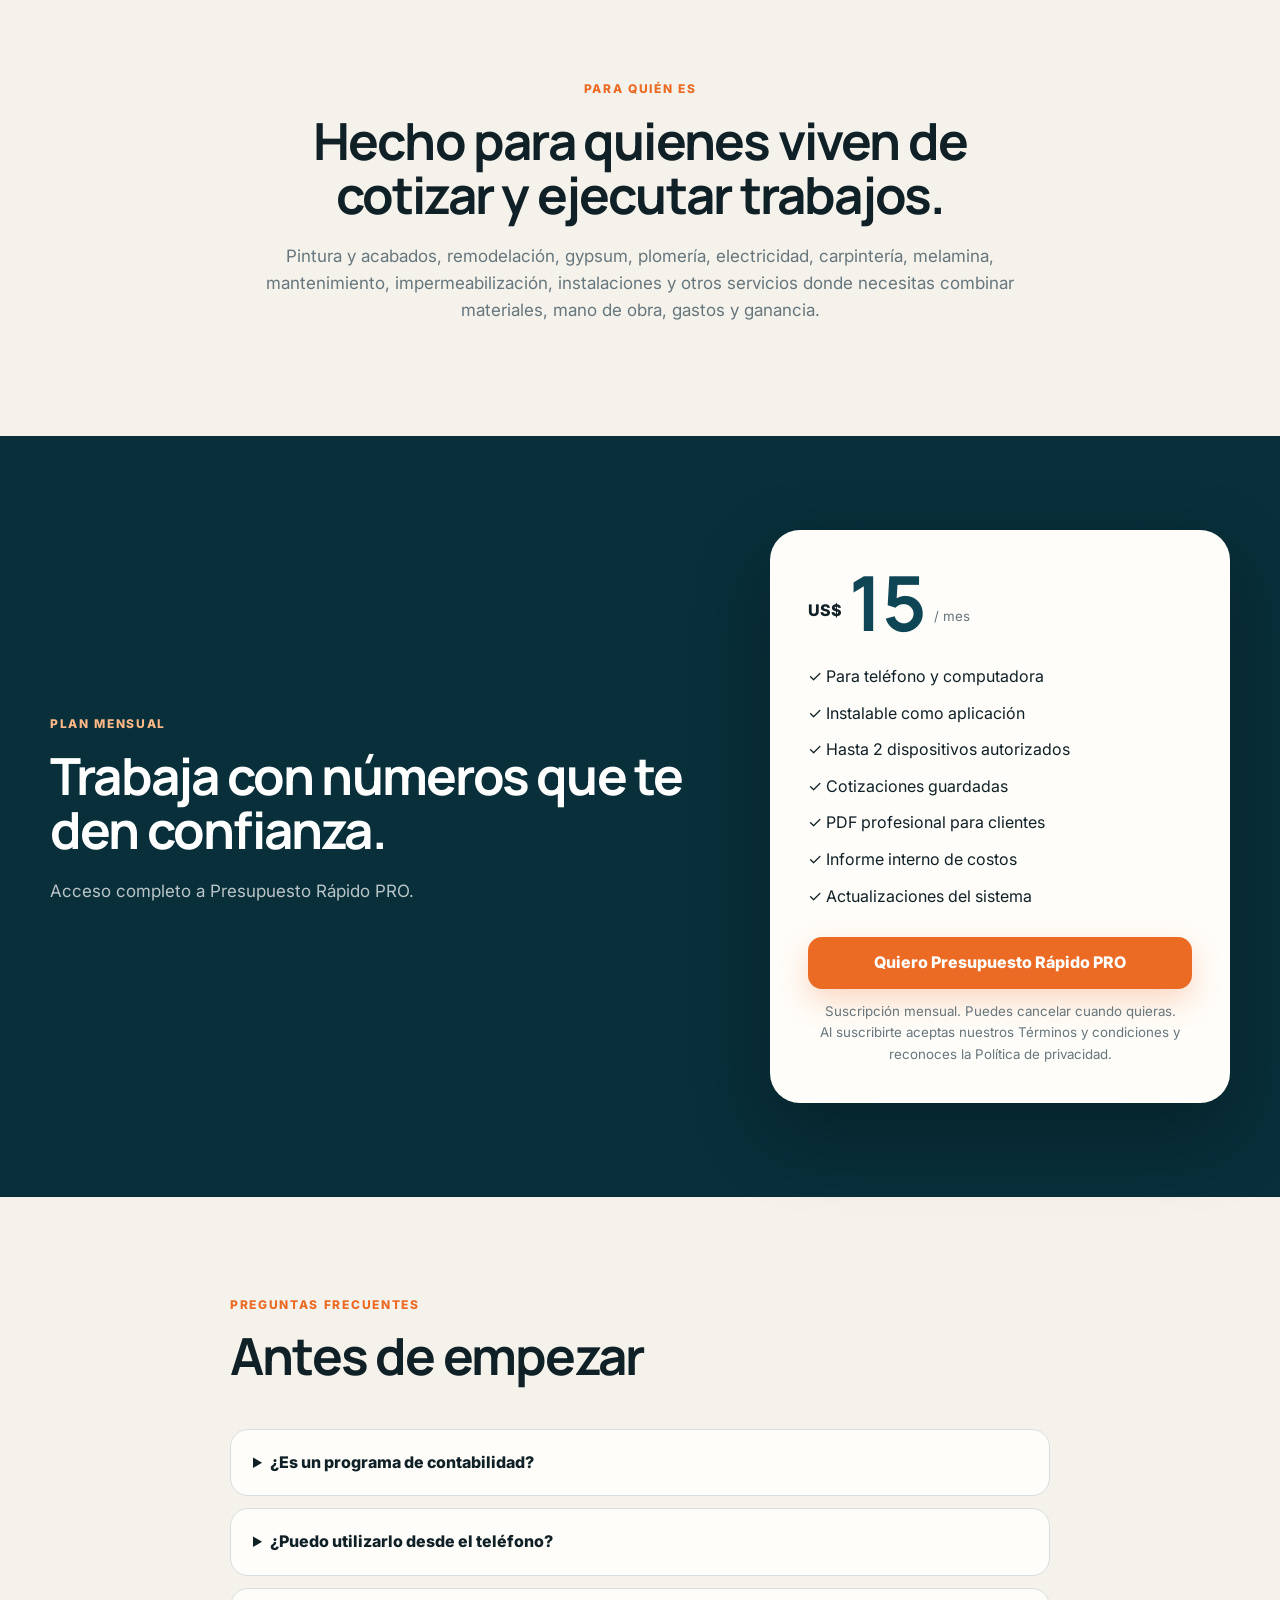
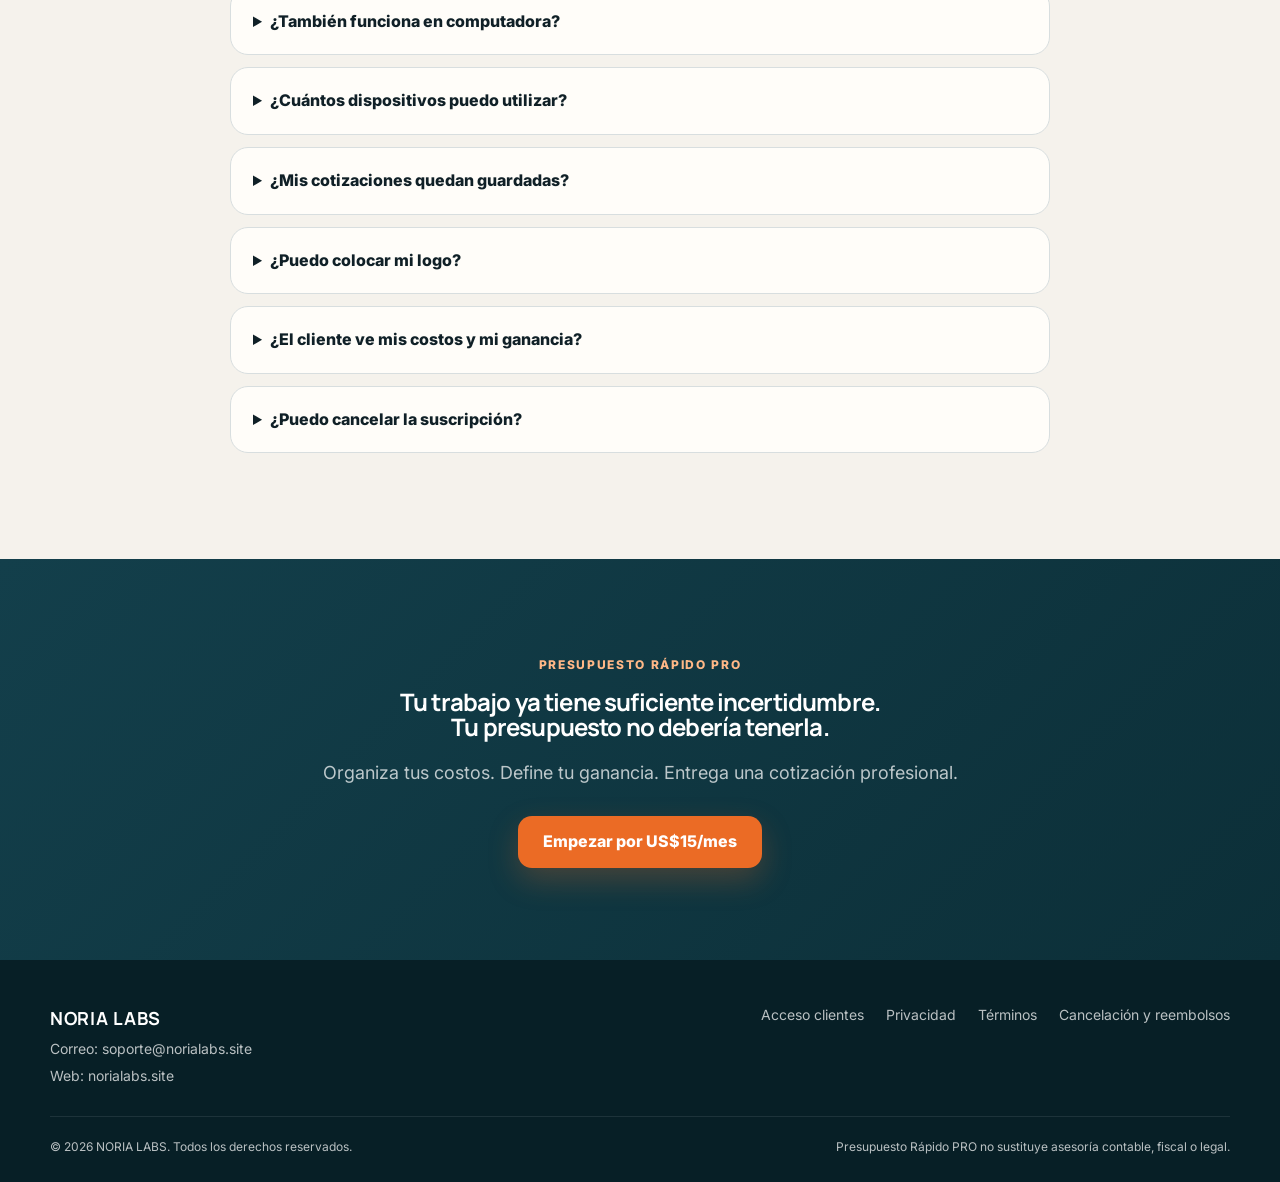
==== commit b4267ac4: "Añade enlaces legales a la landing de Presupuesto PRO" ====
--- a/presupuesto-pro/index.html
+++ b/presupuesto-pro/index.html
@@ -180,8 +180,8 @@
             <li>✓ Informe interno de costos</li>
             <li>✓ Actualizaciones del sistema</li>
           </ul>
-          <a class="btn btn-primary btn-wide checkout-button" href="#" data-checkout-url="HOTMART_CHECKOUT_URL">Quiero Presupuesto Rápido PRO</a>
-          <small class="microcopy">Suscripción mensual. Puedes cancelar cuando quieras.</small>
+          <a class="btn btn-primary btn-wide checkout-button" href="https://pay.hotmart.com/O107664389P" data-checkout-url="https://pay.hotmart.com/O107664389P" target="_blank" rel="noopener">Quiero Presupuesto Rápido PRO</a>
+          <small class="microcopy">Suscripción mensual. Puedes cancelar cuando quieras.<br>Al suscribirte aceptas nuestros <a href="/terminos.html" target="_blank" rel="noopener">Términos y condiciones</a> y reconoces la <a href="/privacidad.html" target="_blank" rel="noopener">Política de privacidad</a>.</small>
         </div>
       </div>
     </section>
@@ -208,7 +208,7 @@
         <span class="eyebrow">PRESUPUESTO RÁPIDO PRO</span>
         <h2>Tu trabajo ya tiene suficiente incertidumbre.<br>Tu presupuesto no debería tenerla.</h2>
         <p>Organiza tus costos. Define tu ganancia. Entrega una cotización profesional.</p>
-        <a class="btn btn-primary checkout-button" href="#" data-checkout-url="HOTMART_CHECKOUT_URL">Empezar por US$15/mes</a>
+        <a class="btn btn-primary checkout-button" href="https://pay.hotmart.com/O107664389P" data-checkout-url="https://pay.hotmart.com/O107664389P" target="_blank" rel="noopener">Empezar por US$15/mes</a>
       </div>
     </section>
   </main>
@@ -222,6 +222,9 @@
       </div>
       <div class="footer-links">
         <a href="https://presupuestopro.norialabs.site" target="_blank" rel="noopener">Acceso clientes</a>
+        <a href="/privacidad.html">Privacidad</a>
+        <a href="/terminos.html">Términos</a>
+        <a href="/cancelacion-reembolsos.html">Cancelación y reembolsos</a>
       </div>
     </div>
     <div class="container legal">
